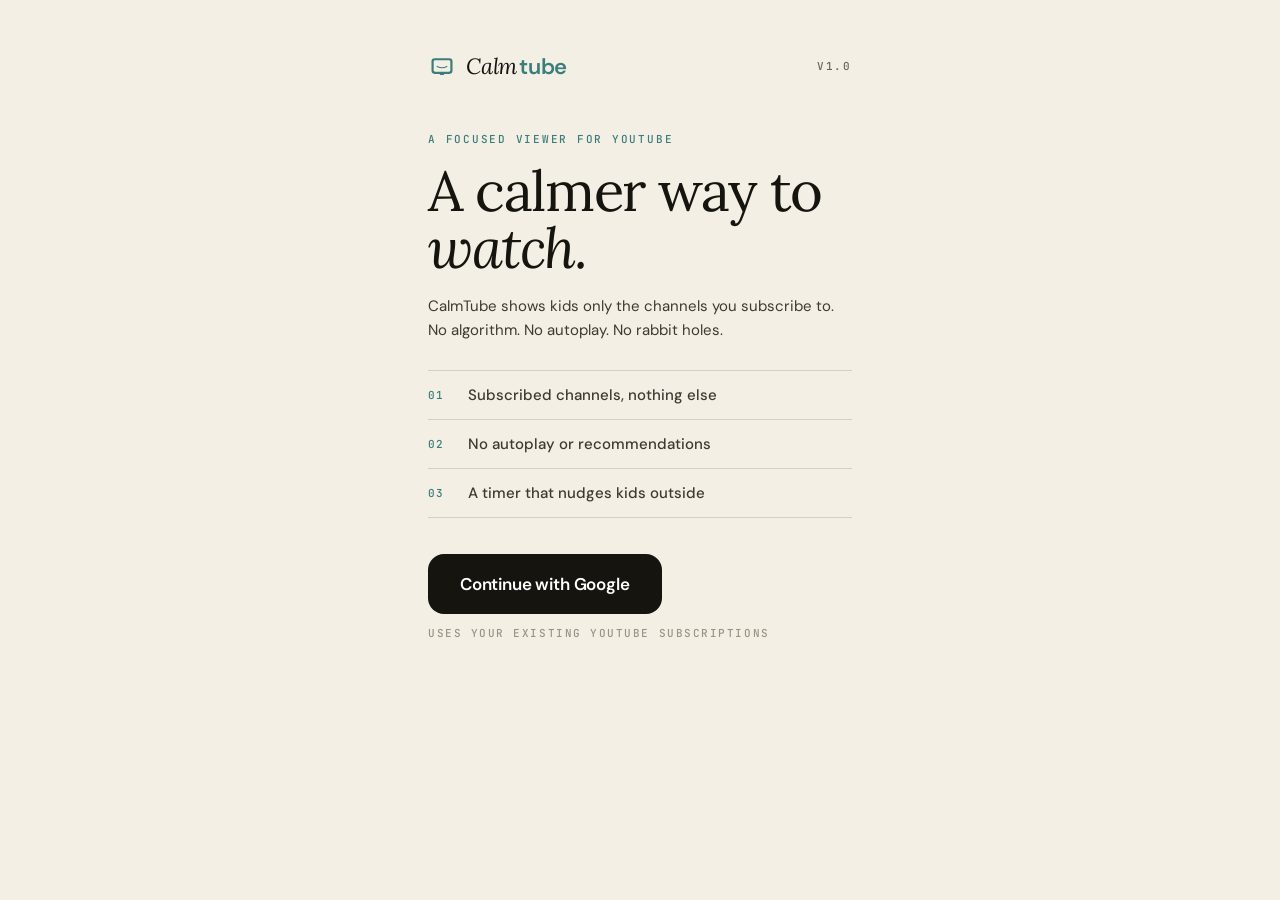
==== index.html @ b55f1b15 "Add Settings label to gear and How it works link in header - Settings button is now a labeled pill (" ====
<!DOCTYPE html>
<html lang="en">
<head>
  <meta charset="UTF-8">
  <meta name="viewport" content="width=device-width, initial-scale=1.0">
  <meta name="apple-mobile-web-app-capable" content="yes">
  <meta name="apple-mobile-web-app-status-bar-style" content="black-translucent">
  <meta name="apple-mobile-web-app-title" content="CalmTube">
  <title>CalmTube</title>
  <link rel="preconnect" href="https://fonts.googleapis.com">
  <link href="https://fonts.googleapis.com/css2?family=DM+Sans:ital,wght@0,400;0,500;0,600;0,700;1,400&family=Lora:ital,wght@0,400;0,500;1,400;1,500&family=JetBrains+Mono:wght@400;500&display=swap" rel="stylesheet">
  <link rel="stylesheet" href="styles.css">
  <link rel="icon" href="/favicon.svg" type="image/svg+xml">
  <link rel="apple-touch-icon" href="/apple-touch-icon.png">
  <link rel="manifest" href="/manifest.json">
  <script src="https://www.gstatic.com/firebasejs/10.12.0/firebase-app-compat.js"></script>
  <script src="https://www.gstatic.com/firebasejs/10.12.0/firebase-firestore-compat.js"></script>
  <script src="config.js" defer></script>
  <script src="app.js" defer></script>
</head>
<body>
  <header id="app-header">
    <button id="header-logo-btn" class="header-logo header-logo-btn" type="button" aria-label="Go to channels">
      <svg width="28" height="28" viewBox="0 0 64 64" xmlns="http://www.w3.org/2000/svg" role="img" aria-label="CalmTube" aria-hidden="true">
        <rect x="8" y="14" width="48" height="36" rx="7" fill="var(--ct-green, #3A7D7B)"/>
        <rect x="13" y="19" width="38" height="26" rx="3.2" fill="var(--ct-bg, #F4EFE4)"/>
        <path d="M21 33 Q 32 39, 43 33" stroke="var(--ct-green, #3A7D7B)" stroke-width="2.6" stroke-linecap="round" fill="none"/>
        <rect x="27" y="50" width="10" height="2.4" rx="1.2" fill="var(--ct-green, #3A7D7B)"/>
      </svg>
      <div class="wordmark">
        <span class="wordmark-calm">Calm</span><span class="wordmark-tube">tube</span>
      </div>
    </button>
    <div class="header-right">
      <button id="how-it-works-btn" type="button" class="header-link">How it works</button>
      <button id="settings-btn" class="header-pill hidden" title="Settings">
        <svg width="16" height="16" viewBox="0 0 24 24" fill="none" stroke="currentColor" stroke-width="1.7" stroke-linecap="round" stroke-linejoin="round" aria-hidden="true">
          <circle cx="12" cy="12" r="3"/>
          <path d="M19.4 15a1.65 1.65 0 0 0 .33 1.82l.06.06a2 2 0 0 1-2.83 2.83l-.06-.06a1.65 1.65 0 0 0-1.82-.33 1.65 1.65 0 0 0-1 1.51V21a2 2 0 0 1-4 0v-.09A1.65 1.65 0 0 0 9 19.4a1.65 1.65 0 0 0-1.82.33l-.06.06a2 2 0 0 1-2.83-2.83l.06-.06A1.65 1.65 0 0 0 4.68 15a1.65 1.65 0 0 0-1.51-1H3a2 2 0 0 1 0-4h.09A1.65 1.65 0 0 0 4.6 9a1.65 1.65 0 0 0-.33-1.82l-.06-.06a2 2 0 0 1 2.83-2.83l.06.06A1.65 1.65 0 0 0 9 4.68a1.65 1.65 0 0 0 1-1.51V3a2 2 0 0 1 4 0v.09a1.65 1.65 0 0 0 1 1.51 1.65 1.65 0 0 0 1.82-.33l.06-.06a2 2 0 0 1 2.83 2.83l-.06.06A1.65 1.65 0 0 0 19.4 9a1.65 1.65 0 0 0 1.51 1H21a2 2 0 0 1 0 4h-.09a1.65 1.65 0 0 0-1.51 1z"/>
        </svg>
        <span>Settings</span>
      </button>
      <div id="global-timer" class="global-timer hidden">
        <svg width="14" height="14" viewBox="0 0 14 14" fill="none" aria-hidden="true">
          <circle cx="7" cy="7.5" r="5.2" stroke="currentColor" stroke-width="1.4"/>
          <path d="M7 4.5V7.5L9 9" stroke="currentColor" stroke-width="1.4" stroke-linecap="round"/>
          <rect x="5.5" y="1.2" width="3" height="1.6" rx="0.6" fill="currentColor"/>
        </svg>
        <span id="global-timer-display">30 min left</span>
        <button id="parent-reset-btn" class="parent-reset-btn" title="Parent reset">
          <svg width="11" height="13" viewBox="0 0 11 13" fill="none" aria-hidden="true">
            <rect x="1" y="5.5" width="9" height="7" rx="1.4" stroke="currentColor" stroke-width="1.3"/>
            <path d="M3 5.5V3.5a2.5 2.5 0 015 0v2" stroke="currentColor" stroke-width="1.3"/>
          </svg>
        </button>
      </div>
    </div>
  </header>

  <!-- Parent reset modal -->
  <div id="parent-reset-modal" class="modal-overlay hidden">
    <div class="modal-card">
      <h3>Parent Reset</h3>
      <div class="pin-wrap">
        <div class="pin-display" id="pin-display">
          <div class="pin-box" id="pin-0"></div>
          <div class="pin-box" id="pin-1"></div>
          <div class="pin-box" id="pin-2"></div>
          <div class="pin-box" id="pin-3"></div>
        </div>
        <input id="parent-reset-input" type="tel" inputmode="numeric" maxlength="4"
          class="pin-hidden-input" autocomplete="off" pattern="[0-9]*">
      </div>
      <p id="parent-reset-error" class="modal-error hidden">Wrong code. Try again.</p>
      <p class="preset-label">Set timer to</p>
      <div class="time-presets">
        <button class="preset-btn" data-minutes="5">5 min</button>
        <button class="preset-btn" data-minutes="10">10 min</button>
        <button class="preset-btn" data-minutes="15">15 min</button>
        <button class="preset-btn" data-minutes="20">20 min</button>
        <button class="preset-btn active" data-minutes="30">30 min</button>
        <button class="preset-btn" data-minutes="45">45 min</button>
      </div>
      <div class="modal-buttons">
        <button id="parent-reset-cancel" class="modal-btn-secondary">Cancel</button>
        <button id="parent-reset-confirm" class="modal-btn-primary">OK</button>
      </div>
    </div>
  </div>

  <main>
    <section id="login-screen" class="screen">
      <div class="hero">
        <div class="hero-top-bar">
          <div class="header-logo">
            <svg width="28" height="28" viewBox="0 0 64 64" xmlns="http://www.w3.org/2000/svg" aria-hidden="true">
              <rect x="8" y="14" width="48" height="36" rx="7" fill="var(--ct-green, #3A7D7B)"/>
              <rect x="13" y="19" width="38" height="26" rx="3.2" fill="var(--ct-bg, #F4EFE4)"/>
              <path d="M21 33 Q 32 39, 43 33" stroke="var(--ct-green, #3A7D7B)" stroke-width="2.6" stroke-linecap="round" fill="none"/>
              <rect x="27" y="50" width="10" height="2.4" rx="1.2" fill="var(--ct-green, #3A7D7B)"/>
            </svg>
            <div class="wordmark">
              <span class="wordmark-calm">Calm</span><span class="wordmark-tube">tube</span>
            </div>
          </div>
          <button id="hero-back-btn" type="button" class="header-link hidden">← Back to channels</button>
          <span id="hero-version" class="mono-label">V1.0</span>
        </div>
        <p class="hero-overline">A focused viewer for YouTube</p>
        <h1 class="hero-headline">A calmer way to <em>watch.</em></h1>
        <p class="hero-sub">CalmTube shows kids only the channels you subscribe to. No algorithm. No autoplay. No rabbit holes.</p>
        <ol class="hero-features">
          <li><span class="feature-num">01</span><span>Subscribed channels, nothing else</span></li>
          <li><span class="feature-num">02</span><span>No autoplay or recommendations</span></li>
          <li><span class="feature-num">03</span><span>A timer that nudges kids outside</span></li>
        </ol>
        <div class="hero-cta">
          <button id="login-button" class="cta-primary">Continue with Google</button>
          <p class="cta-note">Uses your existing YouTube subscriptions</p>
        </div>
      </div>
    </section>

    <section id="loading-screen" class="screen hidden">
      <div class="loading-wrap">
        <svg width="96" height="96" viewBox="0 0 64 64" xmlns="http://www.w3.org/2000/svg" aria-hidden="true" class="loading-mark">
          <rect x="8" y="14" width="48" height="36" rx="7" fill="var(--ct-green, #3A7D7B)"/>
          <rect x="13" y="19" width="38" height="26" rx="3.2" fill="var(--ct-bg, #F4EFE4)"/>
          <path d="M21 33 Q 32 39, 43 33" stroke="var(--ct-green, #3A7D7B)" stroke-width="2.6" stroke-linecap="round" fill="none"/>
          <rect x="27" y="50" width="10" height="2.4" rx="1.2" fill="var(--ct-green, #3A7D7B)"/>
        </svg>
        <p class="loading">Loading your channels…</p>
      </div>
    </section>

    <section id="channels-screen" class="screen hidden">
      <div id="channels-grid" class="channels-grid"></div>
    </section>

    <section id="channel-detail-screen" class="screen hidden">
      <div class="detail-header">
        <div class="detail-header-top">
          <button id="back-to-channels" class="back-button">← Channels</button>
          <div class="sort-toggle">
            <button id="sort-new" class="sort-btn active">New</button>
            <button id="sort-popular" class="sort-btn">Popular</button>
          </div>
        </div>
        <div class="detail-channel-identity">
          <img id="channel-detail-avatar" class="channel-detail-avatar" src="" alt="">
          <h2 id="channel-detail-title"></h2>
        </div>
      </div>
      <div id="channel-detail-body" class="channel-detail-body">
        <div id="videos-grid" class="videos-grid"></div>
        <div id="load-more-container" class="load-more-container hidden">
          <button id="load-more-button" class="load-more-button">Load more</button>
        </div>
      </div>
    </section>

    <section id="player-screen" class="screen hidden">
      <div class="player-header">
        <button id="back-to-channel" class="back-button light">← Back</button>
        <div id="timer-display" class="timer-display">
          <span id="player-timer-display">30:00</span>
          <button id="player-reset-btn" class="parent-reset-btn" title="Parent reset">🔒</button>
        </div>
      </div>
      <div class="player-wrapper">
        <iframe id="youtube-player" src="" frameborder="0"
          allow="autoplay; encrypted-media; picture-in-picture"
          allowfullscreen>
        </iframe>
      </div>
    </section>

    <section id="timesup-screen" class="screen hidden">
      <div class="timesup-content">
        <h1 class="timesup-heading">Time to go outside!</h1>
        <div class="timesup-illustration" id="timesup-illustration">
          <svg viewBox="0 0 560 340" xmlns="http://www.w3.org/2000/svg" aria-hidden="true">
            <!-- Parchment background -->
            <rect width="560" height="340" fill="#EDE8CF"/>
            <!-- Double border -->
            <rect x="10" y="10" width="540" height="320" rx="5" fill="none" stroke="#1C2966" stroke-width="2.5"/>
            <rect x="16" y="16" width="528" height="308" rx="3" fill="none" stroke="#1C2966" stroke-width="0.8"/>
            <g stroke="#1C2966" stroke-linecap="round" stroke-linejoin="round">
              <!-- === HOUSE === -->
              <rect x="178" y="180" width="224" height="106" fill="#ECE6CC" stroke-width="2"/>
              <!-- Wall siding lines -->
              <line x1="178" y1="196" x2="402" y2="196" stroke-width="0.6" opacity="0.35"/><line x1="178" y1="212" x2="402" y2="212" stroke-width="0.6" opacity="0.35"/><line x1="178" y1="228" x2="402" y2="228" stroke-width="0.6" opacity="0.35"/><line x1="178" y1="244" x2="402" y2="244" stroke-width="0.6" opacity="0.35"/><line x1="178" y1="260" x2="402" y2="260" stroke-width="0.6" opacity="0.35"/><line x1="178" y1="276" x2="402" y2="276" stroke-width="0.6" opacity="0.35"/>
              <!-- Wall right-side shade -->
              <line x1="380" y1="184" x2="380" y2="286" stroke-width="0.8" opacity="0.28"/><line x1="388" y1="186" x2="388" y2="286" stroke-width="0.5" opacity="0.18"/><line x1="396" y1="188" x2="396" y2="286" stroke-width="0.4" opacity="0.12"/>
              <!-- Main roof -->
              <polygon points="166,182 290,120 414,182" fill="#E8DFB8" stroke-width="2.2"/>
              <!-- Roof cross-hatch left -->
              <line x1="182" y1="180" x2="210" y2="144" stroke-width="0.9" opacity="0.45"/><line x1="197" y1="181" x2="230" y2="137" stroke-width="0.9" opacity="0.45"/><line x1="212" y1="181" x2="250" y2="131" stroke-width="0.9" opacity="0.45"/><line x1="227" y1="181" x2="268" y2="124" stroke-width="0.9" opacity="0.45"/><line x1="242" y1="181" x2="282" y2="122" stroke-width="0.9" opacity="0.45"/><line x1="257" y1="181" x2="290" y2="123" stroke-width="0.9" opacity="0.45"/><line x1="270" y1="181" x2="290" y2="143" stroke-width="0.9" opacity="0.45"/><line x1="282" y1="181" x2="290" y2="161" stroke-width="0.9" opacity="0.45"/>
              <!-- Roof cross-hatch right -->
              <line x1="298" y1="181" x2="290" y2="161" stroke-width="0.9" opacity="0.38"/><line x1="313" y1="181" x2="290" y2="141" stroke-width="0.9" opacity="0.38"/><line x1="330" y1="181" x2="302" y2="123" stroke-width="0.9" opacity="0.38"/><line x1="346" y1="181" x2="317" y2="126" stroke-width="0.9" opacity="0.38"/><line x1="362" y1="181" x2="334" y2="131" stroke-width="0.9" opacity="0.38"/><line x1="378" y1="181" x2="352" y2="138" stroke-width="0.9" opacity="0.38"/><line x1="392" y1="181" x2="368" y2="146" stroke-width="0.9" opacity="0.38"/><line x1="404" y1="180" x2="383" y2="156" stroke-width="0.9" opacity="0.38"/>
              <!-- Chimney -->
              <rect x="278" y="112" width="14" height="30" fill="#E8DFB8" stroke-width="1.8"/><rect x="274" y="109" width="22" height="6" fill="#EDE8CF" stroke-width="1.5"/>
              <!-- Smoke -->
              <path d="M284,108 Q281,100 285,92 Q289,84 284,76" fill="none" stroke-width="1.3" opacity="0.4"/><path d="M289,107 Q293,99 289,91 Q285,83 290,75" fill="none" stroke-width="1" opacity="0.28"/>
              <!-- Left dormer -->
              <polygon points="215,178 232,155 249,178" fill="#E8DFB8" stroke-width="1.6"/><rect x="221" y="161" width="22" height="17" fill="#D4CEB0" stroke-width="1.4"/><line x1="232" y1="161" x2="232" y2="178" stroke-width="1"/><line x1="221" y1="170" x2="243" y2="170" stroke-width="1"/>
              <!-- Right dormer -->
              <polygon points="331,178 348,155 365,178" fill="#E8DFB8" stroke-width="1.6"/><rect x="337" y="161" width="22" height="17" fill="#D4CEB0" stroke-width="1.4"/><line x1="348" y1="161" x2="348" y2="178" stroke-width="1"/><line x1="337" y1="170" x2="359" y2="170" stroke-width="1"/>
              <!-- Left window -->
              <rect x="193" y="196" width="46" height="42" fill="#D4CEB0" stroke-width="1.9"/><line x1="216" y1="196" x2="216" y2="238" stroke-width="1.3"/><line x1="193" y1="217" x2="239" y2="217" stroke-width="1.3"/><rect x="190" y="237" width="52" height="5" fill="#EDE8CF" stroke-width="1.3"/><line x1="196" y1="200" x2="202" y2="207" stroke-width="1" opacity="0.5"/>
              <!-- Right window -->
              <rect x="341" y="196" width="46" height="42" fill="#D4CEB0" stroke-width="1.9"/><line x1="364" y1="196" x2="364" y2="238" stroke-width="1.3"/><line x1="341" y1="217" x2="387" y2="217" stroke-width="1.3"/><rect x="338" y="237" width="52" height="5" fill="#EDE8CF" stroke-width="1.3"/><line x1="344" y1="200" x2="350" y2="207" stroke-width="1" opacity="0.5"/>
              <!-- Door -->
              <path d="M271,286 L271,238 Q271,230 280,230 L312,230 Q320,230 320,238 L320,286 Z" fill="#D4CEB0" stroke-width="1.9"/><path d="M271,238 Q296,222 320,238" fill="none" stroke-width="1.5"/><rect x="275" y="240" width="16" height="18" fill="none" stroke-width="0.9" opacity="0.55"/><rect x="301" y="240" width="16" height="18" fill="none" stroke-width="0.9" opacity="0.55"/><rect x="275" y="262" width="16" height="18" fill="none" stroke-width="0.9" opacity="0.55"/><rect x="301" y="262" width="16" height="18" fill="none" stroke-width="0.9" opacity="0.55"/><circle cx="316" cy="262" r="2.5" fill="#1C2966"/><rect x="266" y="284" width="60" height="5" fill="#EDE8CF" stroke-width="1.5"/>
              <!-- === LEFT TREE === -->
              <path d="M68,198 Q65,218 63,242 Q61,262 63,290" stroke-width="5.5" fill="none"/><path d="M66,205 Q71,215 72,228 Q73,245 69,265" stroke-width="2" fill="none" opacity="0.35"/>
              <!-- Branch left -->
              <path d="M65,225 Q54,218 46,224 Q40,230 36,238" stroke-width="3" fill="none"/>
              <!-- Canopy main -->
              <path d="M22,158 Q20,136 38,122 Q55,108 74,115 Q92,108 108,122 Q120,115 118,136 Q126,152 114,166 Q104,178 88,182 Q74,186 58,182 Q40,185 28,172 Q16,162 22,158 Z" fill="#E5DEB8" stroke-width="2.1"/>
              <!-- Canopy inner lines -->
              <path d="M30,152 Q46,143 60,149 Q74,142 86,150" fill="none" stroke-width="1.2" opacity="0.5"/><path d="M26,165 Q42,155 58,160 Q72,153 84,162" fill="none" stroke-width="1.2" opacity="0.5"/><path d="M32,142 Q48,134 64,140" fill="none" stroke-width="1.1" opacity="0.42"/><path d="M40,132 Q56,125 70,131 Q82,125 92,132" fill="none" stroke-width="1.1" opacity="0.42"/>
              <!-- Sub-canopy blobs -->
              <path d="M18,166 Q20,148 36,144 Q26,155 26,172 Q22,174 18,166 Z" fill="#E5DEB8" stroke-width="1.5"/><path d="M100,164 Q110,150 118,160 Q122,172 110,178 Q100,174 100,164 Z" fill="#E5DEB8" stroke-width="1.5"/><path d="M58,110 Q68,98 82,108 Q94,118 88,132 Q76,118 62,118 Q54,117 58,110 Z" fill="#E5DEB8" stroke-width="1.5"/><path d="M24,148 Q28,134 40,132 Q32,142 30,158 Q26,155 24,148 Z" fill="#E5DEB8" stroke-width="1.4"/>
              <!-- === RIGHT HEDGE === -->
              <path d="M428,216 Q438,196 452,204 Q456,186 472,196 Q478,180 494,192 Q500,176 516,188 Q526,178 540,188 L540,244 Q526,236 514,244 Q500,232 488,240 Q474,228 460,238 Q446,228 428,238 Z" fill="#E5DEB8" stroke-width="2"/>
              <path d="M428,216 Q436,202 446,210" fill="none" stroke-width="1.5" opacity="0.6"/><path d="M452,204 Q460,190 470,198" fill="none" stroke-width="1.5" opacity="0.6"/><path d="M478,182 Q486,172 494,180" fill="none" stroke-width="1.5" opacity="0.6"/><path d="M500,178 Q508,170 516,178" fill="none" stroke-width="1.5" opacity="0.6"/><path d="M522,180 Q530,172 538,180" fill="none" stroke-width="1.5" opacity="0.6"/>
              <path d="M434,224 Q450,214 464,222" fill="none" stroke-width="1" opacity="0.5"/><path d="M440,234 Q458,224 474,232" fill="none" stroke-width="1" opacity="0.5"/><path d="M468,210 Q484,200 498,208" fill="none" stroke-width="1" opacity="0.5"/><path d="M474,226 Q492,216 508,224" fill="none" stroke-width="1" opacity="0.5"/><path d="M504,200 Q520,192 534,200" fill="none" stroke-width="1" opacity="0.5"/><path d="M506,216 Q524,208 538,216" fill="none" stroke-width="1" opacity="0.5"/>
              <!-- Tall accent plant in hedge -->
              <line x1="466" y1="238" x2="466" y2="182" stroke-width="2" fill="none"/><ellipse cx="466" cy="180" rx="7" ry="9" fill="#E5DEB8" stroke-width="1.5"/><ellipse cx="460" cy="193" rx="5" ry="7" fill="#E5DEB8" stroke-width="1.4"/><ellipse cx="472" cy="196" rx="5" ry="6" fill="#E5DEB8" stroke-width="1.4"/>
              <!-- === TALL GARDEN PLANTS (left mid-ground) === -->
              <path d="M136,286 Q134,266 133,248 Q132,232 134,218 Q135,208 137,198" fill="none" stroke-width="2.3"/><ellipse cx="137" cy="196" rx="7" ry="9" fill="#E5DEB8" stroke-width="1.5"/><ellipse cx="132" cy="208" rx="5.5" ry="7" fill="#E5DEB8" stroke-width="1.5"/><ellipse cx="142" cy="214" rx="5" ry="6.5" fill="#E5DEB8" stroke-width="1.5"/><ellipse cx="133" cy="225" rx="4.5" ry="6" fill="#E5DEB8" stroke-width="1.5"/><ellipse cx="141" cy="229" rx="4" ry="5.5" fill="#E5DEB8" stroke-width="1.5"/>
              <path d="M135,240 Q124,235 120,242" fill="none" stroke-width="1.4"/><path d="M138,255 Q149,250 152,257" fill="none" stroke-width="1.4"/><path d="M134,268 Q123,264 119,270" fill="none" stroke-width="1.3" opacity="0.7"/>
              <path d="M157,286 Q155,269 154,254 Q153,240 156,228 Q158,219 160,212" fill="none" stroke-width="2"/><ellipse cx="160" cy="210" rx="6" ry="8" fill="#E5DEB8" stroke-width="1.4"/><ellipse cx="154" cy="220" rx="4.5" ry="6" fill="#E5DEB8" stroke-width="1.4"/><ellipse cx="164" cy="224" rx="4" ry="5.5" fill="#E5DEB8" stroke-width="1.4"/><ellipse cx="155" cy="233" rx="4" ry="5" fill="#E5DEB8" stroke-width="1.4"/>
              <path d="M158,245 Q147,240 143,247" fill="none" stroke-width="1.3"/><path d="M160,261 Q171,256 174,262" fill="none" stroke-width="1.3"/>
              <!-- === FOREGROUND FLOWERS === -->
              <line x1="28" y1="294" x2="28" y2="272" stroke-width="2" fill="none"/><circle cx="28" cy="270" r="5.5" fill="#E8DFB8" stroke-width="1.6"/><path d="M28,265 Q24,268 28,270" fill="none" stroke-width="0.8" opacity="0.7"/><path d="M28,265 Q32,268 28,270" fill="none" stroke-width="0.8" opacity="0.7"/><path d="M23,270 Q26,266 28,270" fill="none" stroke-width="0.8" opacity="0.7"/><path d="M33,270 Q30,266 28,270" fill="none" stroke-width="0.8" opacity="0.7"/>
              <line x1="42" y1="292" x2="42" y2="268" stroke-width="2" fill="none"/><circle cx="42" cy="266" r="6" fill="#E8DFB8" stroke-width="1.6"/><path d="M42,261 Q38,264 42,266" fill="none" stroke-width="0.8" opacity="0.7"/><path d="M42,261 Q46,264 42,266" fill="none" stroke-width="0.8" opacity="0.7"/><path d="M37,266 Q40,262 42,266" fill="none" stroke-width="0.8" opacity="0.7"/><path d="M47,266 Q44,262 42,266" fill="none" stroke-width="0.8" opacity="0.7"/>
              <line x1="56" y1="294" x2="56" y2="271" stroke-width="2" fill="none"/><circle cx="56" cy="269" r="5.5" fill="#E8DFB8" stroke-width="1.6"/>
              <path d="M28,282 Q22,278 20,283" fill="none" stroke-width="1.1"/><path d="M42,280 Q36,276 33,281" fill="none" stroke-width="1.1"/><path d="M42,280 Q48,277 50,282" fill="none" stroke-width="1.1"/><path d="M56,282 Q62,278 64,283" fill="none" stroke-width="1.1"/>
              <!-- === LAWN GROUND LINE === -->
              <path d="M22,285 Q80,279 160,282 Q230,278 310,280 Q390,276 470,279 Q510,278 540,276" fill="none" stroke-width="2.2" opacity="0.7"/>
              <!-- === GRASS STROKES === -->
              <line x1="26" y1="296" x2="22" y2="287" stroke-width="1.4" opacity="0.55"/><line x1="30" y1="297" x2="34" y2="287" stroke-width="1.4" opacity="0.55"/><line x1="44" y1="296" x2="40" y2="287" stroke-width="1.4" opacity="0.55"/><line x1="48" y1="297" x2="52" y2="287" stroke-width="1.4" opacity="0.55"/><line x1="62" y1="296" x2="58" y2="287" stroke-width="1.4" opacity="0.55"/><line x1="66" y1="297" x2="70" y2="287" stroke-width="1.4" opacity="0.55"/><line x1="80" y1="296" x2="76" y2="287" stroke-width="1.4" opacity="0.55"/><line x1="84" y1="297" x2="88" y2="287" stroke-width="1.4" opacity="0.55"/><line x1="98" y1="296" x2="94" y2="287" stroke-width="1.4" opacity="0.55"/><line x1="102" y1="297" x2="106" y2="287" stroke-width="1.4" opacity="0.55"/><line x1="118" y1="295" x2="114" y2="286" stroke-width="1.4" opacity="0.55"/><line x1="122" y1="296" x2="126" y2="286" stroke-width="1.4" opacity="0.55"/><line x1="176" y1="295" x2="172" y2="286" stroke-width="1.4" opacity="0.55"/><line x1="180" y1="296" x2="184" y2="286" stroke-width="1.4" opacity="0.55"/><line x1="390" y1="295" x2="386" y2="286" stroke-width="1.4" opacity="0.55"/><line x1="394" y1="296" x2="398" y2="286" stroke-width="1.4" opacity="0.55"/><line x1="408" y1="295" x2="404" y2="286" stroke-width="1.4" opacity="0.55"/><line x1="412" y1="296" x2="416" y2="286" stroke-width="1.4" opacity="0.55"/>
              <line x1="24" y1="310" x2="20" y2="300" stroke-width="1.6" opacity="0.45"/><line x1="30" y1="311" x2="34" y2="301" stroke-width="1.6" opacity="0.45"/><line x1="50" y1="310" x2="46" y2="300" stroke-width="1.6" opacity="0.45"/><line x1="56" y1="311" x2="60" y2="301" stroke-width="1.6" opacity="0.45"/><line x1="450" y1="308" x2="446" y2="298" stroke-width="1.6" opacity="0.45"/><line x1="456" y1="309" x2="460" y2="299" stroke-width="1.6" opacity="0.45"/><line x1="476" y1="308" x2="472" y2="298" stroke-width="1.6" opacity="0.45"/><line x1="482" y1="309" x2="486" y2="299" stroke-width="1.6" opacity="0.45"/><line x1="500" y1="308" x2="496" y2="298" stroke-width="1.6" opacity="0.45"/><line x1="506" y1="309" x2="510" y2="299" stroke-width="1.6" opacity="0.45"/><line x1="520" y1="307" x2="516" y2="297" stroke-width="1.6" opacity="0.45"/><line x1="526" y1="308" x2="530" y2="298" stroke-width="1.6" opacity="0.45"/><line x1="538" y1="307" x2="534" y2="297" stroke-width="1.6" opacity="0.45"/>
              <!-- === KID 1 (kicking) === -->
              <ellipse cx="242" cy="300" rx="16" ry="4" fill="#1C2966" opacity="0.1" stroke-width="0"/>
              <circle cx="242" cy="253" r="10" fill="#EDE8CF" stroke-width="2.1"/>
              <path d="M233,250 Q237,244 242,242 Q248,244 252,250" fill="#EDE8CF" stroke-width="1.6"/>
              <path d="M242,266 Q241,278 240,282" stroke-width="5" fill="none"/>
              <path d="M241,270 Q232,266 226,261" stroke-width="3.5" fill="none"/>
              <path d="M243,270 Q252,274 257,280" stroke-width="3.5" fill="none"/>
              <path d="M240,282 Q236,288 232,292 Q228,296 224,294" stroke-width="3.5" fill="none"/>
              <path d="M240,282 Q243,288 246,294 Q248,298 250,300" stroke-width="3.5" fill="none"/>
              <ellipse cx="222" cy="294" rx="8" ry="3.5" fill="#EDE8CF" stroke-width="1.9" transform="rotate(-15,222,294)"/>
              <ellipse cx="250" cy="300" rx="7" ry="3" fill="#EDE8CF" stroke-width="1.9"/>
              <!-- === KID 2 (arms raised) === -->
              <ellipse cx="336" cy="302" rx="16" ry="4" fill="#1C2966" opacity="0.1" stroke-width="0"/>
              <circle cx="336" cy="251" r="10" fill="#EDE8CF" stroke-width="2.1"/>
              <path d="M326,249 Q330,243 336,241 Q342,243 346,249" fill="#EDE8CF" stroke-width="1.6"/>
              <path d="M326,254 Q324,260 326,265" fill="none" stroke-width="1.2" opacity="0.5"/><path d="M346,254 Q348,260 346,265" fill="none" stroke-width="1.2" opacity="0.5"/>
              <path d="M336,264 Q335,278 334,282" stroke-width="5" fill="none"/>
              <path d="M335,268 Q324,260 318,252" stroke-width="3.5" fill="none"/>
              <path d="M337,268 Q348,260 354,252" stroke-width="3.5" fill="none"/>
              <path d="M334,282 Q331,290 329,296 Q328,301 330,304" stroke-width="3.5" fill="none"/>
              <path d="M334,282 Q337,290 339,296 Q340,301 338,304" stroke-width="3.5" fill="none"/>
              <ellipse cx="330" cy="304" rx="7" ry="3" fill="#EDE8CF" stroke-width="1.9" transform="rotate(-8,330,304)"/>
              <ellipse cx="338" cy="304" rx="7" ry="3" fill="#EDE8CF" stroke-width="1.9" transform="rotate(8,338,304)"/>
              <!-- === SOCCER BALL === -->
              <circle cx="285" cy="294" r="12" fill="#EDE8CF" stroke-width="2.2"/>
              <path d="M285,282 L289,287 L287,294 L283,294 L281,287 Z" fill="#1C2966" stroke-width="0"/>
              <path d="M285,306 Q289,302 292,297" fill="none" stroke-width="1.2"/><path d="M285,306 Q281,302 278,297" fill="none" stroke-width="1.2"/><path d="M273,290 Q276,286 281,287" fill="none" stroke-width="1.2"/><path d="M297,290 Q294,286 289,287" fill="none" stroke-width="1.2"/>
              <ellipse cx="285" cy="307" rx="13" ry="3.5" fill="#1C2966" opacity="0.12" stroke-width="0"/>
            </g>
          </svg>
        </div>
      </div>
    </section>

    <section id="settings-screen" class="screen hidden">
      <div class="settings-header">
        <button id="settings-back" class="icon-btn">
          <svg width="16" height="16" viewBox="0 0 16 16" fill="none" aria-hidden="true">
            <path d="M10 3L5 8l5 5" stroke="currentColor" stroke-width="1.6" stroke-linecap="round" stroke-linejoin="round"/>
          </svg>
        </button>
        <span class="mono-label">Parent Settings</span>
      </div>
      <div class="settings-body">
        <button class="settings-row" id="settings-edit-channels">
          <div class="settings-row-text">
            <span class="settings-row-label">Channel selection</span>
            <span class="settings-row-meta" id="settings-channel-count">All channels</span>
          </div>
          <svg width="14" height="14" viewBox="0 0 14 14" fill="none" aria-hidden="true">
            <path d="M5 2l5 5-5 5" stroke="currentColor" stroke-width="1.5" stroke-linecap="round" stroke-linejoin="round"/>
          </svg>
        </button>
        <button class="settings-row settings-row-danger" id="settings-logout">
          <span class="settings-row-label">Sign out</span>
        </button>
      </div>
    </section>

    <section id="channel-selector-screen" class="screen hidden">
      <div class="selector-header">
        <div class="selector-header-top">
          <div>
            <p class="hero-overline">Manage channels</p>
            <h2 class="selector-headline">What can <em>your kids</em> watch?</h2>
          </div>
          <button id="selector-close" class="selector-done-btn">Done</button>
        </div>
        <div class="selector-search-wrap" id="selector-search-wrap">
          <div class="selector-search-row">
            <svg width="16" height="16" viewBox="0 0 16 16" fill="none" aria-hidden="true">
              <circle cx="6.5" cy="6.5" r="4.5" stroke="currentColor" stroke-width="1.4"/>
              <path d="M10 10l3.5 3.5" stroke="currentColor" stroke-width="1.4" stroke-linecap="round"/>
            </svg>
            <input id="selector-search" type="search" placeholder="Search for a channel to add…" autocomplete="off">
          </div>
          <div id="selector-search-results" class="selector-search-results hidden"></div>
        </div>
      </div>
      <div class="selector-body">
        <div class="selector-section-label">Your channels</div>
        <div id="selector-list" class="selector-list"></div>
        <div class="selector-section-label">Recommended</div>
        <div id="selector-recommended" class="selector-list">
          <p class="selector-empty">Loading recommendations…</p>
        </div>
      </div>
    </section>

    <section id="error-screen" class="screen hidden">
      <p id="error-message" class="error"></p>
      <button id="retry-button" class="big-button">Try again</button>
    </section>
  </main>
</body>
</html>
---- styles.css ----
/* CalmTube — designed for kids on iPad */

:root {
  --ct-green: #3A7D7B;
  --ct-green-ink:   color-mix(in oklch, var(--ct-green) 78%, #000 22%);
  --ct-green-soft:  color-mix(in oklch, var(--ct-green) 22%, #F4EFE4 78%);
  --ct-green-faint: color-mix(in oklch, var(--ct-green) 10%, #F4EFE4 90%);
  --ct-green-10:    color-mix(in oklch, var(--ct-green) 12%, transparent);
  --ct-green-20:    color-mix(in oklch, var(--ct-green) 22%, transparent);
  --ct-serif: 'Lora', Georgia, serif;
  --ct-sans:  'DM Sans', -apple-system, system-ui, sans-serif;
  --ct-mono:  'JetBrains Mono', ui-monospace, monospace;
  --ct-bg:       #F4EFE4;
  --ct-bg-deep:  #EBE4D2;
  --ct-cream:    #FBF7EC;
  --ct-ink:      #15140F;
  --ct-ink-soft: #3C3A33;
  --ct-ink-muted:#6B665A;
  --ct-ink-faint:#9A9485;
  --ct-hairline: #D6CFBE;
  --ct-shadow:   0 1px 2px rgba(20,18,12,0.04), 0 8px 24px -10px rgba(20,18,12,0.08);
  --ct-shadow-lg:0 2px 4px rgba(20,18,12,0.05), 0 18px 40px -16px rgba(20,18,12,0.14);
}

* {
  box-sizing: border-box;
  margin: 0;
  padding: 0;
}

html, body {
  height: 100%;
  font-family: var(--ct-sans);
  background: var(--ct-bg);
  color: var(--ct-ink);
}

body {
  display: flex;
  flex-direction: column;
  min-height: 100vh;
}

/* ── Wordmark ── */

.wordmark {
  display: flex;
  align-items: baseline;
  gap: 0;
  line-height: 1;
  letter-spacing: -0.01em;
  font-size: 22px;
}

.wordmark-calm {
  font-family: var(--ct-serif);
  font-style: italic;
  font-weight: 400;
  color: var(--ct-ink);
}

.wordmark-tube {
  font-family: var(--ct-sans);
  font-weight: 600;
  color: var(--ct-green);
  margin-left: 2px;
}

/* ── Mono label ── */

.mono-label {
  font-family: var(--ct-mono);
  font-size: 11px;
  font-weight: 500;
  letter-spacing: 0.16em;
  text-transform: uppercase;
  color: var(--ct-ink-muted);
}

/* ── Header logo (mark + wordmark lockup) ── */

.header-logo {
  display: flex;
  align-items: center;
  gap: 10px;
}

.header-logo-btn {
  background: none;
  border: none;
  padding: 0;
  margin: 0;
  font: inherit;
  color: inherit;
  cursor: pointer;
}

.header-logo-btn:active {
  opacity: 0.7;
}

/* ── Header ── */

#app-header {
  display: flex;
  align-items: center;
  justify-content: space-between;
  padding: 0 24px;
  height: 60px;
  background: var(--ct-bg);
  border-bottom: 1px solid var(--ct-hairline);
  flex-shrink: 0;
  position: sticky;
  top: 0;
  z-index: 30;
}

/* Hide app header on login screen — wordmark is inline in the hero */
body:has(#login-screen:not(.hidden)) #app-header {
  display: none;
}

.global-timer {
  display: flex;
  align-items: center;
  gap: 8px;
  height: 44px;
  padding: 0 8px 0 16px;
  border-radius: 999px;
  background: var(--ct-green-10);
  border: 1px solid var(--ct-green-20);
  color: var(--ct-green);
  font-family: var(--ct-sans);
  font-weight: 600;
  font-size: 14px;
  cursor: pointer;
  user-select: none;
}

.global-timer:active {
  background: var(--ct-green-soft);
}

#global-timer-display {
  font-size: 14px;
  font-weight: 600;
  color: inherit;
}

#global-timer-display.timer-warning {
  color: #B45309;
}

.header-pill {
  display: flex;
  align-items: center;
  gap: 8px;
  height: 44px;
  padding: 0 16px;
  border-radius: 999px;
  background: var(--ct-cream);
  border: 1px solid var(--ct-hairline);
  color: var(--ct-ink-soft);
  font-family: var(--ct-sans);
  font-weight: 600;
  font-size: 14px;
  cursor: pointer;
  user-select: none;
}

.header-pill:active {
  background: var(--ct-bg-deep);
}

.header-link {
  background: none;
  border: none;
  padding: 6px 4px;
  font-family: var(--ct-sans);
  font-size: 14px;
  font-weight: 500;
  color: var(--ct-ink-muted);
  cursor: pointer;
  text-decoration: none;
}

.header-link:active {
  color: var(--ct-ink);
}

.parent-reset-btn {
  background: var(--ct-green-20);
  border: none;
  border-radius: 50%;
  width: 28px;
  height: 28px;
  cursor: pointer;
  display: flex;
  align-items: center;
  justify-content: center;
  flex-shrink: 0;
  color: var(--ct-green);
}

.parent-reset-btn:active {
  background: var(--ct-green-soft);
}

/* ── Screens ── */

main {
  flex: 1;
  display: flex;
  flex-direction: column;
  overflow: hidden;
}

.screen {
  flex: 1;
  display: flex;
  flex-direction: column;
  align-items: center;
  justify-content: flex-start;
  overflow-y: auto;
  -webkit-overflow-scrolling: touch;
}

.hidden {
  display: none !important;
}

/* ── Login / Hero ── */

#login-screen {
  background: var(--ct-bg);
  justify-content: flex-start;
  overflow-y: auto;
}

.hero {
  width: 100%;
  max-width: 480px;
  padding: 52px 28px 52px;
  display: flex;
  flex-direction: column;
}

.hero-top-bar {
  display: flex;
  align-items: center;
  justify-content: space-between;
  margin-bottom: 52px;
}

.hero-overline {
  font-family: var(--ct-mono);
  font-size: 11px;
  font-weight: 500;
  letter-spacing: 0.16em;
  text-transform: uppercase;
  color: var(--ct-green);
  margin-bottom: 16px;
}

.hero-headline {
  font-family: var(--ct-serif);
  font-size: 56px;
  font-weight: 400;
  line-height: 1.02;
  letter-spacing: -0.025em;
  color: var(--ct-ink);
  margin-bottom: 18px;
}

.hero-headline em {
  font-style: italic;
}

.hero-sub {
  font-size: 15px;
  line-height: 1.6;
  color: var(--ct-ink-soft);
  margin-bottom: 28px;
}

.hero-features {
  list-style: none;
  display: flex;
  flex-direction: column;
  border-top: 1px solid var(--ct-hairline);
  margin-bottom: 36px;
}

.hero-features li {
  display: flex;
  align-items: center;
  gap: 16px;
  padding: 14px 0;
  border-bottom: 1px solid var(--ct-hairline);
  font-size: 15px;
  font-weight: 500;
  color: var(--ct-ink-soft);
}

.feature-num {
  font-family: var(--ct-mono);
  font-size: 11px;
  font-weight: 500;
  letter-spacing: 0.1em;
  color: var(--ct-green);
  flex-shrink: 0;
  width: 24px;
}

.hero-cta {
  display: flex;
  flex-direction: column;
  align-items: flex-start;
  gap: 12px;
}

.cta-primary {
  height: 60px;
  padding: 0 32px;
  background: var(--ct-ink);
  color: #fff;
  border: none;
  border-radius: 16px;
  font-family: var(--ct-sans);
  font-size: 17px;
  font-weight: 600;
  letter-spacing: -0.01em;
  cursor: pointer;
  transition: opacity 0.15s;
}

.cta-primary:active {
  opacity: 0.85;
}

.cta-note {
  font-family: var(--ct-mono);
  font-size: 11px;
  font-weight: 500;
  letter-spacing: 0.14em;
  text-transform: uppercase;
  color: var(--ct-ink-faint);
}

/* ── Header right group ── */

.header-right {
  display: flex;
  align-items: center;
  gap: 10px;
}

.icon-btn {
  width: 36px;
  height: 36px;
  border-radius: 50%;
  border: 1px solid var(--ct-hairline);
  background: var(--ct-cream);
  color: var(--ct-ink-muted);
  cursor: pointer;
  display: flex;
  align-items: center;
  justify-content: center;
  flex-shrink: 0;
  transition: background 0.12s;
}

.icon-btn:active {
  background: var(--ct-bg-deep);
}

/* ── Settings screen ── */

#settings-screen {
  align-items: stretch;
  overflow-y: auto;
}

.settings-header {
  display: flex;
  align-items: center;
  gap: 14px;
  padding: 20px 20px 16px;
  border-bottom: 1px solid var(--ct-hairline);
  flex-shrink: 0;
}

.settings-body {
  padding: 24px 20px;
  display: flex;
  flex-direction: column;
  gap: 0;
}

.settings-row {
  display: flex;
  align-items: center;
  justify-content: space-between;
  width: 100%;
  padding: 18px 0;
  border: none;
  background: none;
  cursor: pointer;
  border-bottom: 1px solid var(--ct-hairline);
  text-align: left;
  color: var(--ct-ink);
}

.settings-row:active {
  opacity: 0.6;
}

.settings-row-text {
  display: flex;
  flex-direction: column;
  gap: 3px;
}

.settings-row-label {
  font-family: var(--ct-sans);
  font-size: 16px;
  font-weight: 600;
  color: var(--ct-ink);
}

.settings-row-meta {
  font-family: var(--ct-mono);
  font-size: 11px;
  font-weight: 500;
  letter-spacing: 0.12em;
  text-transform: uppercase;
  color: var(--ct-ink-muted);
}

.settings-row-danger .settings-row-label {
  color: #B91C1C;
}

/* ── Channel selector screen ── */

#channel-selector-screen {
  overflow: hidden;
  display: flex;
  flex-direction: column;
  align-items: stretch;
}

.selector-header {
  flex-shrink: 0;
  padding: 24px 20px 0;
  background: var(--ct-bg);
  border-bottom: 1px solid var(--ct-hairline);
}

.selector-header-top {
  display: flex;
  align-items: flex-start;
  justify-content: space-between;
  gap: 12px;
  margin-bottom: 16px;
}

.selector-headline {
  font-family: var(--ct-serif);
  font-size: 26px;
  font-weight: 400;
  line-height: 1.1;
  letter-spacing: -0.02em;
  color: var(--ct-ink);
  margin: 6px 0 0;
}

.selector-headline em {
  font-style: italic;
}

.selector-done-btn {
  flex-shrink: 0;
  background: var(--ct-green);
  color: white;
  border: none;
  border-radius: 10px;
  padding: 8px 18px;
  font-family: var(--ct-sans);
  font-size: 15px;
  font-weight: 600;
  cursor: pointer;
  margin-top: 6px;
}

.selector-done-btn:active {
  opacity: 0.82;
}

/* Search wrap — position:relative so the results dropdown anchors to it */
.selector-search-wrap {
  position: relative;
  margin: 14px 0;
}

.selector-search-row {
  display: flex;
  align-items: center;
  gap: 10px;
  background: var(--ct-cream);
  border: 1px solid var(--ct-hairline);
  border-radius: 12px;
  padding: 0 14px;
  height: 44px;
  color: var(--ct-ink-muted);
}

#selector-search {
  flex: 1;
  border: none;
  background: transparent;
  font-family: var(--ct-sans);
  font-size: 15px;
  color: var(--ct-ink);
  outline: none;
}

#selector-search::placeholder {
  color: var(--ct-ink-faint);
}

.selector-search-results {
  position: absolute;
  top: calc(100% + 4px);
  left: 0;
  right: 0;
  background: white;
  border: 1px solid var(--ct-hairline);
  border-radius: 14px;
  box-shadow: 0 8px 32px rgba(0,0,0,0.12);
  z-index: 50;
  overflow: hidden;
}

.selector-search-status {
  padding: 16px 20px;
  color: var(--ct-ink-muted);
  font-size: 14px;
}

/* Scrollable body — holds both lists */
.selector-body {
  flex: 1;
  overflow-y: auto;
  -webkit-overflow-scrolling: touch;
}

.selector-section-label {
  font-family: var(--ct-mono);
  font-size: 11px;
  font-weight: 500;
  letter-spacing: 0.14em;
  text-transform: uppercase;
  color: var(--ct-ink-muted);
  padding: 16px 20px 8px;
  background: var(--ct-bg);
  border-bottom: 1px solid var(--ct-hairline);
}

.selector-list {
  /* no flex or overflow here — lives inside .selector-body */
}

.selector-row {
  display: flex;
  align-items: center;
  gap: 14px;
  padding: 11px 20px;
  border-bottom: 1px solid var(--ct-hairline);
  transition: background 0.1s;
}

.selector-avatar {
  width: 40px;
  height: 40px;
  border-radius: 50%;
  object-fit: cover;
  flex-shrink: 0;
  border: 1px solid var(--ct-hairline);
  background: var(--ct-bg-deep);
}

.selector-channel-name {
  flex: 1;
  font-size: 15px;
  font-weight: 600;
  color: var(--ct-ink);
  line-height: 1.3;
}

.selector-add-btn {
  flex-shrink: 0;
  width: 32px;
  height: 32px;
  border-radius: 50%;
  border: 1.5px solid var(--ct-green);
  background: transparent;
  color: var(--ct-green);
  font-size: 20px;
  line-height: 1;
  font-weight: 300;
  cursor: pointer;
  display: flex;
  align-items: center;
  justify-content: center;
  transition: background 0.12s, color 0.12s;
}

.selector-add-btn:active {
  background: var(--ct-green);
  color: white;
}

.selector-remove-btn {
  flex-shrink: 0;
  width: 28px;
  height: 28px;
  border-radius: 50%;
  border: none;
  background: var(--ct-bg-deep);
  color: var(--ct-ink-muted);
  font-size: 12px;
  cursor: pointer;
  display: flex;
  align-items: center;
  justify-content: center;
  transition: background 0.12s, color 0.12s;
}

.selector-remove-btn:active {
  background: #FEE2E2;
  color: #DC2626;
}

.selector-added-badge {
  flex-shrink: 0;
  font-size: 12px;
  font-weight: 600;
  color: var(--ct-green);
  background: var(--ct-green-faint);
  border-radius: 6px;
  padding: 3px 8px;
}

.selector-empty {
  padding: 16px 20px;
  color: var(--ct-ink-muted);
  font-size: 14px;
}

.selector-error {
  color: #DC2626;
}

/* ── PIN input ── */

.pin-wrap {
  position: relative;
  margin-bottom: 12px;
}

.pin-display {
  display: flex;
  gap: 10px;
  justify-content: center;
}

.pin-box {
  width: 54px;
  height: 56px;
  border: 2px solid #D1FAE5;
  border-radius: 12px;
  display: flex;
  align-items: center;
  justify-content: center;
  background: #F9FFFE;
  transition: border-color 0.12s, background 0.12s;
}

.pin-box.active {
  border-color: #059669;
  background: #ECFDF5;
}

.pin-box.filled::after {
  content: '';
  width: 12px;
  height: 12px;
  border-radius: 50%;
  background: #059669;
}

.pin-hidden-input {
  position: absolute;
  inset: 0;
  opacity: 0;
  cursor: pointer;
  font-size: 16px;
  border: none;
  background: transparent;
}

/* ── Loading ── */

.loading-wrap {
  display: flex;
  flex-direction: column;
  align-items: center;
  gap: 20px;
  margin-top: 80px;
}

.loading-mark {
  animation: loading-pulse 1.6s ease-in-out infinite;
}

@keyframes loading-pulse {
  0%, 100% { opacity: 1; }
  50%       { opacity: 0.45; }
}

.spinner {
  width: 44px;
  height: 44px;
  border: 4px solid #D1FAE5;
  border-top-color: #059669;
  border-radius: 50%;
  animation: spin 0.8s linear infinite;
}

@keyframes spin {
  to { transform: rotate(360deg); }
}

.loading {
  font-size: 18px;
  font-weight: 600;
  color: #6B7280;
}

/* ── Buttons ── */

.big-button {
  background: var(--ct-green);
  color: white;
  border: none;
  padding: 16px 32px;
  font-size: 17px;
  font-weight: 600;
  font-family: var(--ct-sans);
  border-radius: 14px;
  cursor: pointer;
  min-height: 56px;
  min-width: 220px;
  transition: opacity 0.15s;
}

.big-button:active {
  opacity: 0.85;
}

.back-button {
  background: white;
  border: 2px solid #D1FAE5;
  color: #059669;
  padding: 10px 18px;
  font-size: 15px;
  font-weight: 700;
  font-family: inherit;
  border-radius: 12px;
  cursor: pointer;
  white-space: nowrap;
  flex-shrink: 0;
}

.back-button:active {
  background: #ECFDF5;
}

.back-button.light {
  background: rgba(255,255,255,0.12);
  border-color: rgba(255,255,255,0.25);
  color: white;
}

.back-button.light:active {
  background: rgba(255,255,255,0.22);
}

/* ── Error ── */

.error {
  font-size: 18px;
  color: #DC2626;
  margin: 60px 0 24px;
  text-align: center;
  padding: 0 24px;
}

/* ── Channels grid ── */

#channels-screen {
  padding: 24px;
}

.channels-grid {
  display: grid;
  grid-template-columns: repeat(auto-fill, minmax(150px, 1fr));
  gap: 20px;
  width: 100%;
  max-width: 1100px;
  margin: 0 auto;
}

.channel-card {
  background: white;
  border-radius: 20px;
  padding: 20px 14px 16px;
  text-align: center;
  cursor: pointer;
  box-shadow: 0 2px 10px rgba(0,0,0,0.06);
  transition: transform 0.12s, box-shadow 0.12s;
}

.channel-card:active {
  transform: scale(0.96);
  box-shadow: 0 1px 4px rgba(0,0,0,0.08);
}

.channel-thumb {
  width: 80px;
  height: 80px;
  border-radius: 50%;
  background: #D1FAE5;
  object-fit: cover;
  margin: 0 auto 12px;
  display: block;
  border: 3px solid #ECFDF5;
}

.channel-name {
  font-size: 14px;
  font-weight: 700;
  line-height: 1.3;
  color: #1F2937;
  word-break: break-word;
}

/* ── Channel detail ── */

#channel-detail-screen {
  align-items: stretch;
  overflow: hidden;
}

.detail-header {
  display: flex;
  flex-direction: column;
  gap: 0;
  padding: 10px 16px 0;
  background: white;
  border-bottom: 1px solid rgba(0,0,0,0.06);
  box-shadow: 0 1px 8px rgba(0,0,0,0.05);
  flex-shrink: 0;
}

.channel-detail-body {
  flex: 1;
  overflow-y: auto;
  -webkit-overflow-scrolling: touch;
}

.detail-header-top {
  display: flex;
  align-items: center;
  justify-content: space-between;
  gap: 10px;
  padding-bottom: 10px;
}

/* Back button scoped to detail header — lighter and smaller */
.detail-header .back-button {
  background: transparent;
  border: 1.5px solid #E5E7EB;
  color: #6B7280;
  padding: 6px 12px;
  font-size: 13px;
  border-radius: 10px;
}

.detail-header .back-button:active {
  background: #F9FAFB;
}

.detail-channel-identity {
  display: flex;
  align-items: center;
  gap: 12px;
  padding: 8px 0 14px 0;
}

.channel-detail-avatar {
  width: 48px;
  height: 48px;
  border-radius: 50%;
  object-fit: cover;
  flex-shrink: 0;
}

.detail-channel-identity h2 {
  font-size: 21px;
  font-weight: 800;
  color: #111827;
  line-height: 1.2;
  padding: 2px 4px 2px 14px;
  border-left: 3px solid rgba(5, 150, 105, 0.35);
}

.sort-toggle {
  display: flex;
  gap: 6px;
  flex-shrink: 0;
}

.sort-btn {
  background: transparent;
  border: 1.5px solid #E5E7EB;
  color: #9CA3AF;
  padding: 6px 14px;
  font-size: 13px;
  font-weight: 700;
  font-family: inherit;
  border-radius: 10px;
  cursor: pointer;
  transition: all 0.12s;
}

.sort-btn.active {
  background: rgba(5, 150, 105, 0.07);
  border-color: rgba(5, 150, 105, 0.35);
  color: #059669;
}

.videos-grid {
  display: grid;
  grid-template-columns: repeat(auto-fill, minmax(280px, 1fr));
  gap: 18px;
  padding: 20px;
  width: 100%;
}

.video-card {
  background: white;
  border-radius: 16px;
  overflow: hidden;
  cursor: pointer;
  box-shadow: 0 2px 10px rgba(0,0,0,0.06);
  transition: transform 0.12s;
}

.video-card:active {
  transform: scale(0.97);
}

.video-thumb-wrapper {
  position: relative;
  width: 100%;
  aspect-ratio: 16 / 9;
  background: #D1FAE5;
}

.video-thumb {
  width: 100%;
  height: 100%;
  object-fit: cover;
  display: block;
}

.video-duration {
  position: absolute;
  bottom: 8px;
  right: 8px;
  background: rgba(0,0,0,0.78);
  color: white;
  font-size: 12px;
  font-weight: 700;
  padding: 3px 7px;
  border-radius: 6px;
}

.video-info {
  padding: 12px 14px 14px;
}

.video-title {
  font-size: 14px;
  font-weight: 700;
  line-height: 1.4;
  margin-bottom: 5px;
  display: -webkit-box;
  -webkit-line-clamp: 2;
  -webkit-box-orient: vertical;
  overflow: hidden;
  color: #1F2937;
}

.video-meta {
  font-size: 12px;
  color: #9CA3AF;
  font-weight: 600;
}

.load-more-container {
  display: flex;
  justify-content: center;
  padding: 4px 20px 28px;
  flex-shrink: 0;
}

.load-more-button {
  background: #ECFDF5;
  color: #047857;
  border: 2px solid #A7F3D0;
  padding: 14px 40px;
  font-size: 16px;
  font-weight: 700;
  font-family: inherit;
  border-radius: 14px;
  cursor: pointer;
}

.load-more-button:active {
  background: #D1FAE5;
}

/* ── Player ── */

#player-screen {
  position: fixed;
  inset: 0;
  z-index: 50;
  background: #000;
  display: flex;
  flex-direction: column;
  align-items: stretch;
  padding: 0;
}

#player-screen.hidden {
  display: none !important;
}

.player-header {
  display: flex;
  align-items: center;
  justify-content: space-between;
  padding: 12px 16px;
  background: #111;
  flex-shrink: 0;
  gap: 12px;
}

.timer-display {
  display: flex;
  align-items: center;
  gap: 8px;
  background: rgba(255,255,255,0.1);
  border-radius: 20px;
  padding: 5px 10px 5px 14px;
}

#player-timer-display {
  font-size: 16px;
  font-weight: 700;
  color: white;
  letter-spacing: 0;
}

#player-timer-display.timer-warning {
  color: #FCA5A5;
}

.player-wrapper {
  flex: 1;
  display: flex;
  align-items: center;
  justify-content: center;
  background: #000;
  overflow: hidden;
  width: 100%;
}

.player-wrapper iframe {
  width: 100%;
  aspect-ratio: 16 / 9;
  max-height: 100%;
  border: none;
  display: block;
}

/* ── Time's up ── */

#timesup-screen {
  position: fixed;
  inset: 0;
  z-index: 100;
  background: #FFFDE7;
  display: flex;
  flex-direction: column;
  align-items: center;
  justify-content: center;
  padding: 24px;
}

#timesup-screen.hidden {
  display: none !important;
}

.timesup-content {
  display: flex;
  flex-direction: column;
  align-items: center;
  text-align: center;
  max-width: 580px;
  width: 100%;
}

.timesup-heading {
  font-size: 34px;
  font-weight: 800;
  color: #2E7D32;
  margin-bottom: 10px;
}

.timesup-subtext {
  font-size: 18px;
  font-weight: 600;
  color: #555;
  margin-bottom: 24px;
}

.timesup-illustration {
  cursor: pointer;
  width: 100%;
  max-width: 560px;
}

.timesup-illustration svg {
  width: 100%;
  height: auto;
  display: block;
  border-radius: 8px;
}

/* ── Parent reset modal ── */

.modal-overlay {
  position: fixed;
  inset: 0;
  z-index: 200;
  background: rgba(0,0,0,0.5);
  display: flex;
  align-items: center;
  justify-content: center;
  padding: 24px;
}

.modal-overlay.hidden {
  display: none !important;
}

.modal-card {
  background: white;
  border-radius: 20px;
  padding: 32px 28px;
  max-width: 360px;
  width: 100%;
  text-align: center;
  box-shadow: 0 20px 60px rgba(0,0,0,0.2);
}

.modal-card h3 {
  font-size: 22px;
  font-weight: 800;
  margin-bottom: 8px;
  color: #1F2937;
}

.modal-card p {
  color: #6B7280;
  font-size: 15px;
  margin-bottom: 20px;
}

.preset-label {
  font-size: 12px;
  font-weight: 700;
  color: #9CA3AF;
  text-transform: uppercase;
  letter-spacing: 0.5px;
  text-align: left;
  margin-bottom: 8px;
}

.time-presets {
  display: grid;
  grid-template-columns: repeat(3, 1fr);
  gap: 8px;
  margin-bottom: 16px;
}

.preset-btn {
  background: #F3F4F6;
  border: 2px solid transparent;
  color: #6B7280;
  padding: 10px 6px;
  font-size: 14px;
  font-weight: 700;
  font-family: inherit;
  border-radius: 10px;
  cursor: pointer;
  transition: all 0.12s;
}

.preset-btn.active {
  background: #ECFDF5;
  border-color: #059669;
  color: #047857;
}

.preset-btn:active {
  background: #D1FAE5;
}

.code-input {
  width: 100%;
  padding: 14px;
  font-size: 28px;
  font-weight: 800;
  font-family: inherit;
  text-align: center;
  border: 2px solid #D1FAE5;
  border-radius: 12px;
  outline: none;
  letter-spacing: 8px;
  margin-bottom: 12px;
  color: #1F2937;
}

.code-input:focus {
  border-color: #059669;
}

.modal-error {
  color: #DC2626;
  font-size: 14px;
  font-weight: 600;
  margin-bottom: 12px;
}

.modal-buttons {
  display: flex;
  gap: 10px;
  margin-top: 4px;
}

.modal-btn-secondary {
  flex: 1;
  background: #F3F4F6;
  color: #6B7280;
  border: none;
  padding: 14px;
  font-size: 16px;
  font-weight: 700;
  font-family: inherit;
  border-radius: 12px;
  cursor: pointer;
}

.modal-btn-primary {
  flex: 1;
  background: #059669;
  color: white;
  border: none;
  padding: 14px;
  font-size: 16px;
  font-weight: 700;
  font-family: inherit;
  border-radius: 12px;
  cursor: pointer;
  box-shadow: 0 4px 12px rgba(5,150,105,0.3);
}

.modal-btn-primary:active { background: #047857; }
.modal-btn-secondary:active { background: #E5E7EB; }
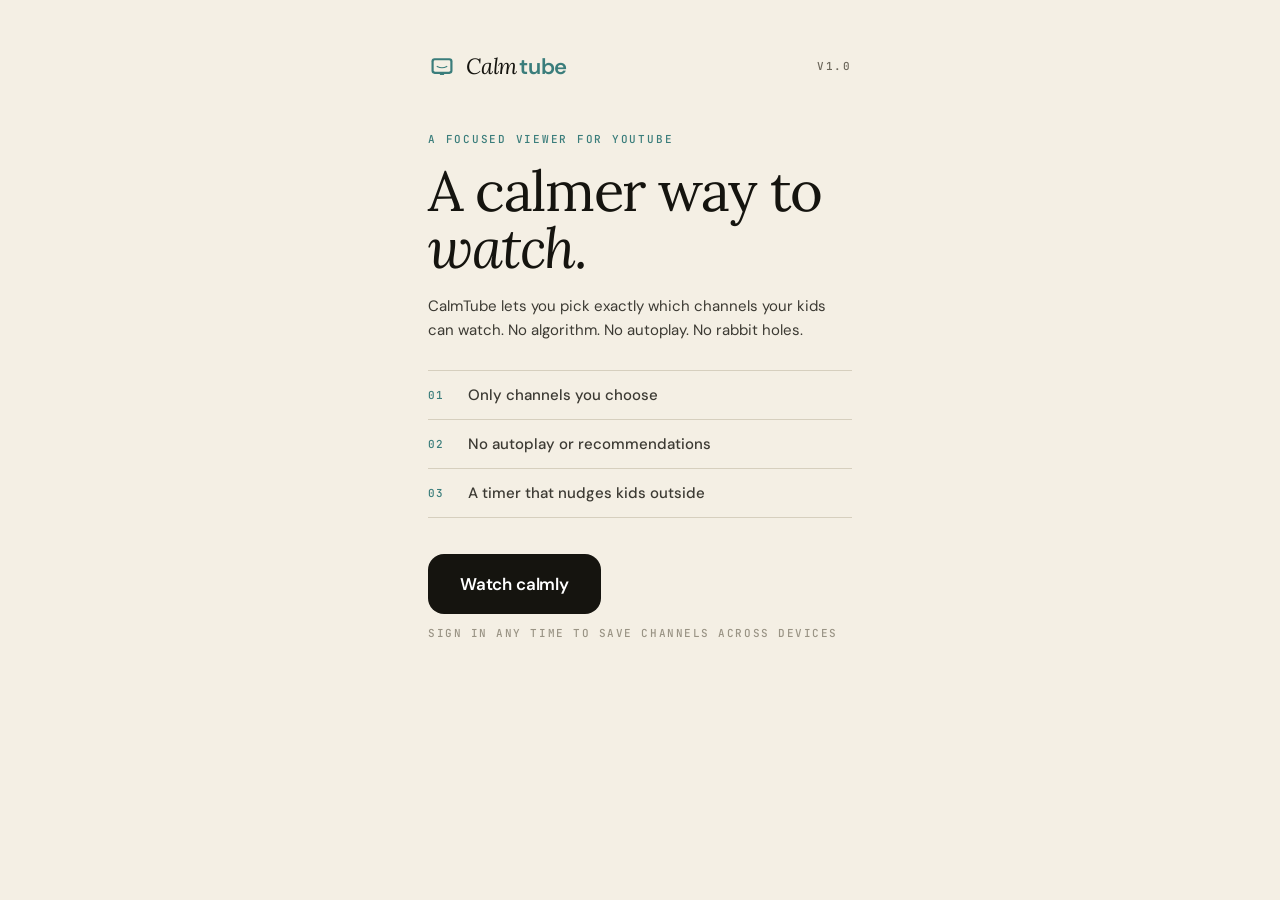
==== commit 3f24dbc2: "Restore browser back nav; add inline edit channels; skip login wall - Bring back pushState/replaceSt" ====
--- a/index.html
+++ b/index.html
@@ -32,7 +32,6 @@
       </div>
     </button>
     <div class="header-right">
-      <button id="how-it-works-btn" type="button" class="header-link">How it works</button>
       <button id="settings-btn" class="header-pill hidden" title="Settings">
         <svg width="16" height="16" viewBox="0 0 24 24" fill="none" stroke="currentColor" stroke-width="1.7" stroke-linecap="round" stroke-linejoin="round" aria-hidden="true">
           <circle cx="12" cy="12" r="3"/>
@@ -46,13 +45,7 @@
           <path d="M7 4.5V7.5L9 9" stroke="currentColor" stroke-width="1.4" stroke-linecap="round"/>
           <rect x="5.5" y="1.2" width="3" height="1.6" rx="0.6" fill="currentColor"/>
         </svg>
-        <span id="global-timer-display">30 min left</span>
-        <button id="parent-reset-btn" class="parent-reset-btn" title="Parent reset">
-          <svg width="11" height="13" viewBox="0 0 11 13" fill="none" aria-hidden="true">
-            <rect x="1" y="5.5" width="9" height="7" rx="1.4" stroke="currentColor" stroke-width="1.3"/>
-            <path d="M3 5.5V3.5a2.5 2.5 0 015 0v2" stroke="currentColor" stroke-width="1.3"/>
-          </svg>
-        </button>
+        <span id="global-timer-display">30 min</span>
       </div>
     </div>
   </header>
@@ -108,15 +101,15 @@
         </div>
         <p class="hero-overline">A focused viewer for YouTube</p>
         <h1 class="hero-headline">A calmer way to <em>watch.</em></h1>
-        <p class="hero-sub">CalmTube shows kids only the channels you subscribe to. No algorithm. No autoplay. No rabbit holes.</p>
+        <p class="hero-sub">CalmTube lets you pick exactly which channels your kids can watch. No algorithm. No autoplay. No rabbit holes.</p>
         <ol class="hero-features">
-          <li><span class="feature-num">01</span><span>Subscribed channels, nothing else</span></li>
+          <li><span class="feature-num">01</span><span>Only channels you choose</span></li>
           <li><span class="feature-num">02</span><span>No autoplay or recommendations</span></li>
           <li><span class="feature-num">03</span><span>A timer that nudges kids outside</span></li>
         </ol>
         <div class="hero-cta">
-          <button id="login-button" class="cta-primary">Continue with Google</button>
-          <p class="cta-note">Uses your existing YouTube subscriptions</p>
+          <button id="login-button" class="cta-primary">Watch calmly</button>
+          <p class="cta-note">Sign in any time to save channels across devices</p>
         </div>
       </div>
     </section>
@@ -135,6 +128,9 @@
 
     <section id="channels-screen" class="screen hidden">
       <div id="channels-grid" class="channels-grid"></div>
+      <div class="channels-actions">
+        <button id="channels-edit-btn" type="button" class="channels-edit-btn">Edit channel list</button>
+      </div>
     </section>
 
     <section id="channel-detail-screen" class="screen hidden">
@@ -163,8 +159,7 @@
       <div class="player-header">
         <button id="back-to-channel" class="back-button light">← Back</button>
         <div id="timer-display" class="timer-display">
-          <span id="player-timer-display">30:00</span>
-          <button id="player-reset-btn" class="parent-reset-btn" title="Parent reset">🔒</button>
+          <span id="player-timer-display">30 min</span>
         </div>
       </div>
       <div class="player-wrapper">
@@ -287,6 +282,12 @@
         <span class="mono-label">Parent Settings</span>
       </div>
       <div class="settings-body">
+        <button class="settings-row" id="settings-how-it-works">
+          <span class="settings-row-label">How it works</span>
+          <svg width="14" height="14" viewBox="0 0 14 14" fill="none" aria-hidden="true">
+            <path d="M5 2l5 5-5 5" stroke="currentColor" stroke-width="1.5" stroke-linecap="round" stroke-linejoin="round"/>
+          </svg>
+        </button>
         <button class="settings-row" id="settings-edit-channels">
           <div class="settings-row-text">
             <span class="settings-row-label">Channel selection</span>
@@ -296,7 +297,16 @@
             <path d="M5 2l5 5-5 5" stroke="currentColor" stroke-width="1.5" stroke-linecap="round" stroke-linejoin="round"/>
           </svg>
         </button>
-        <button class="settings-row settings-row-danger" id="settings-logout">
+        <button class="settings-row hidden" id="settings-signin">
+          <div class="settings-row-text">
+            <span class="settings-row-label">Sign in with Google</span>
+            <span class="settings-row-meta">Save channels across devices</span>
+          </div>
+          <svg width="14" height="14" viewBox="0 0 14 14" fill="none" aria-hidden="true">
+            <path d="M5 2l5 5-5 5" stroke="currentColor" stroke-width="1.5" stroke-linecap="round" stroke-linejoin="round"/>
+          </svg>
+        </button>
+        <button class="settings-row settings-row-danger hidden" id="settings-logout">
           <span class="settings-row-label">Sign out</span>
         </button>
       </div>
--- a/styles.css
+++ b/styles.css
@@ -125,7 +125,7 @@
   align-items: center;
   gap: 8px;
   height: 44px;
-  padding: 0 8px 0 16px;
+  padding: 0 16px;
   border-radius: 999px;
   background: var(--ct-green-10);
   border: 1px solid var(--ct-green-20);
@@ -170,6 +170,17 @@
 
 .header-pill:active {
   background: var(--ct-bg-deep);
+}
+
+@media (max-width: 500px) {
+  .header-pill {
+    padding: 0;
+    width: 44px;
+    justify-content: center;
+  }
+  .header-pill span {
+    display: none;
+  }
 }
 
 .header-link {
@@ -854,6 +865,29 @@
   line-height: 1.3;
   color: #1F2937;
   word-break: break-word;
+}
+
+.channels-actions {
+  display: flex;
+  justify-content: center;
+  padding: 24px 0 40px;
+  width: 100%;
+}
+
+.channels-edit-btn {
+  background: transparent;
+  border: 1.5px solid var(--ct-hairline);
+  color: var(--ct-ink-soft);
+  padding: 12px 22px;
+  font-family: var(--ct-sans);
+  font-size: 14px;
+  font-weight: 600;
+  border-radius: 12px;
+  cursor: pointer;
+}
+
+.channels-edit-btn:active {
+  background: var(--ct-bg-deep);
 }
 
 /* ── Channel detail ── */
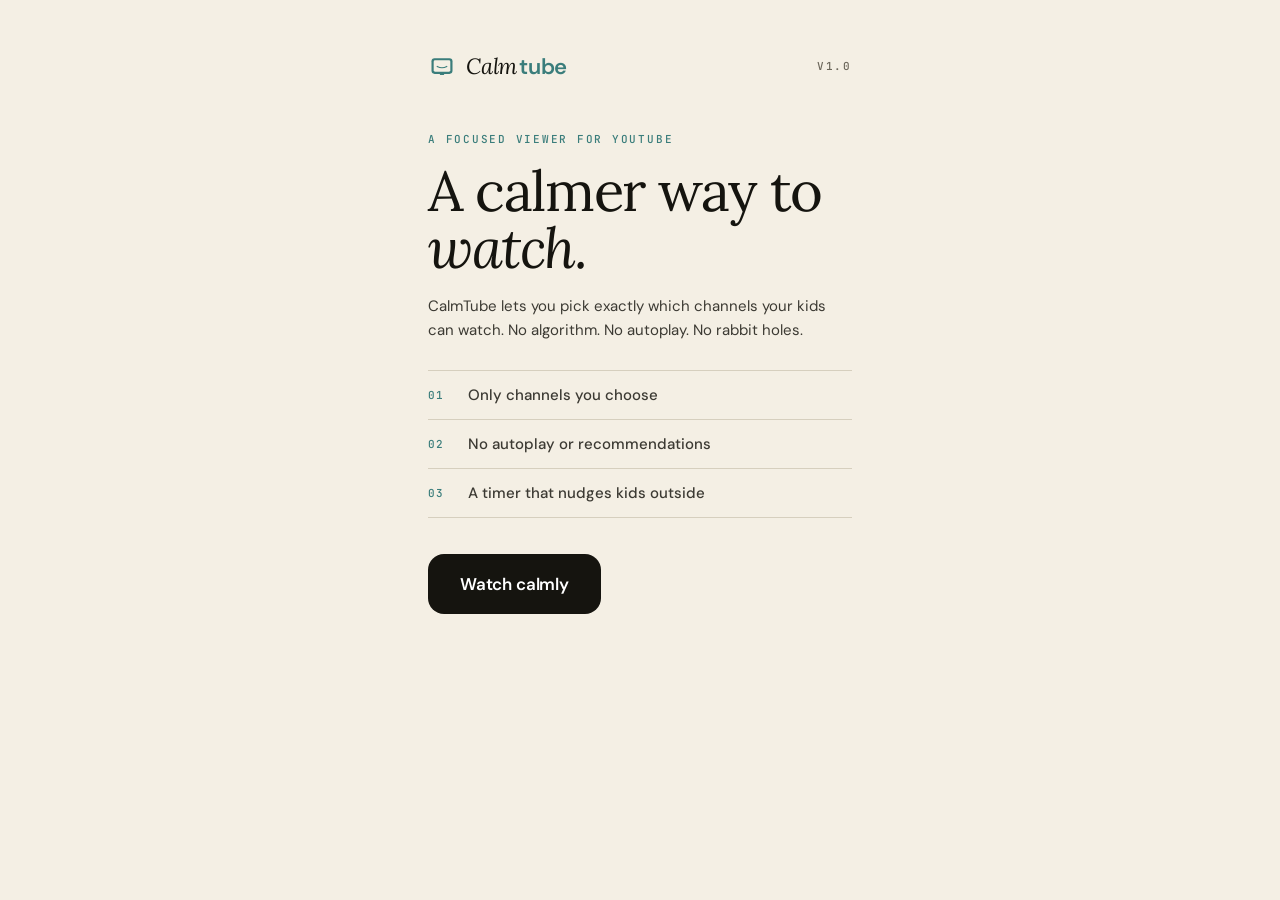
==== commit 22b80078: "Expand seed list to 12; sharper sign-in copy; clean hero CTA - Replace the 4-channel seed list with " ====
--- a/index.html
+++ b/index.html
@@ -50,6 +50,18 @@
     </div>
   </header>
 
+  <!-- Sign in prompt modal -->
+  <div id="signin-prompt-modal" class="modal-overlay hidden">
+    <div class="modal-card">
+      <h3>Sign in to customize</h3>
+      <p>Signing in lets your channel list sync across your devices. CalmTube only reads your name and email to identify your account — no YouTube data, watch history, or activity is shared.</p>
+      <div class="modal-buttons">
+        <button id="signin-cancel" type="button" class="modal-btn-secondary">Maybe later</button>
+        <button id="signin-confirm" type="button" class="modal-btn-primary">Sign in with Google</button>
+      </div>
+    </div>
+  </div>
+
   <!-- Parent reset modal -->
   <div id="parent-reset-modal" class="modal-overlay hidden">
     <div class="modal-card">
@@ -109,7 +121,6 @@
         </ol>
         <div class="hero-cta">
           <button id="login-button" class="cta-primary">Watch calmly</button>
-          <p class="cta-note">Sign in any time to save channels across devices</p>
         </div>
       </div>
     </section>
@@ -335,10 +346,6 @@
       <div class="selector-body">
         <div class="selector-section-label">Your channels</div>
         <div id="selector-list" class="selector-list"></div>
-        <div class="selector-section-label">Recommended</div>
-        <div id="selector-recommended" class="selector-list">
-          <p class="selector-empty">Loading recommendations…</p>
-        </div>
       </div>
     </section>
 
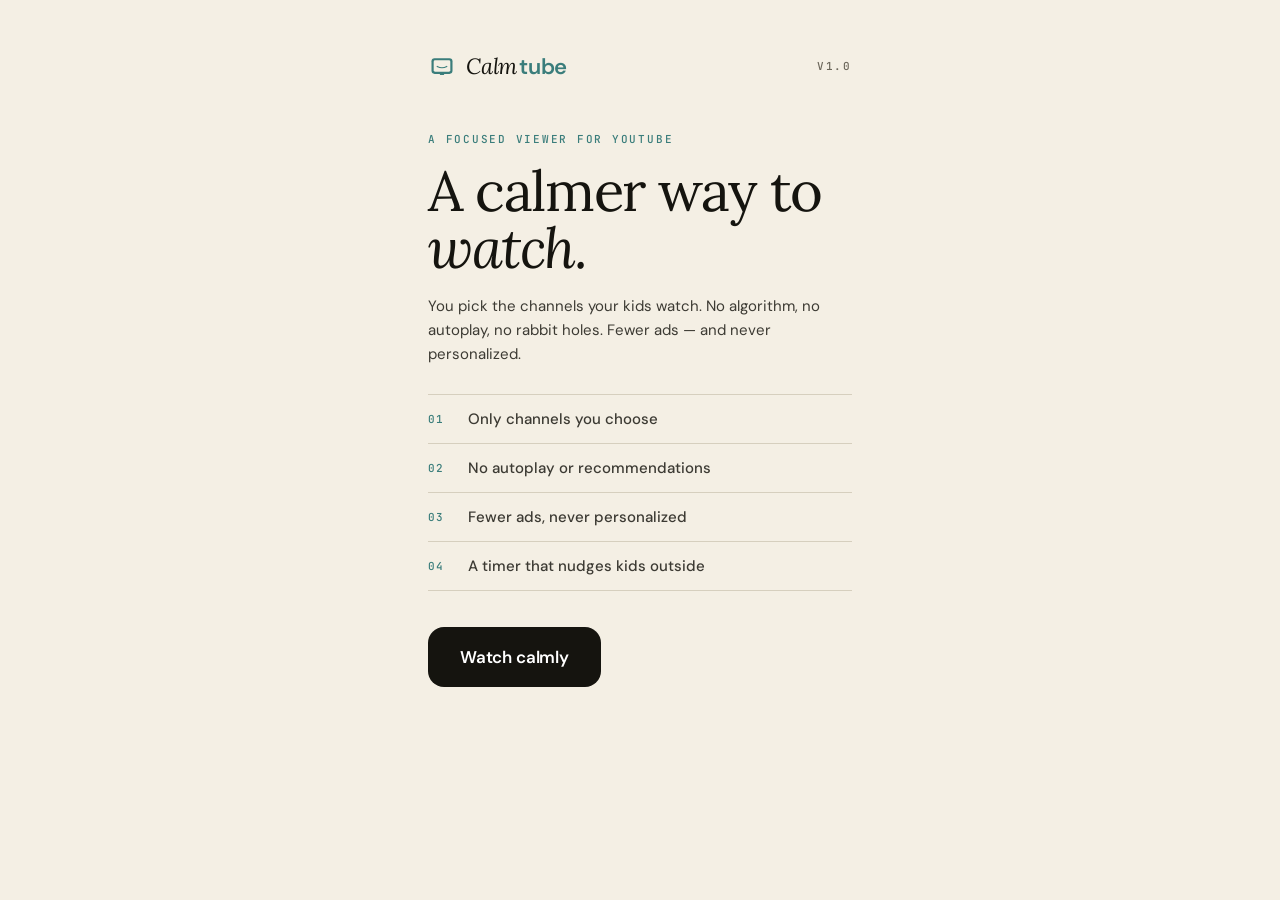
==== commit 655e4d3f: "Update hero copy to feature the 'fewer ads' positioning Hero subhead now leads with the channel-cura" ====
--- a/index.html
+++ b/index.html
@@ -113,11 +113,12 @@
         </div>
         <p class="hero-overline">A focused viewer for YouTube</p>
         <h1 class="hero-headline">A calmer way to <em>watch.</em></h1>
-        <p class="hero-sub">CalmTube lets you pick exactly which channels your kids can watch. No algorithm. No autoplay. No rabbit holes.</p>
+        <p class="hero-sub">You pick the channels your kids watch. No algorithm, no autoplay, no rabbit holes. Fewer ads — and never personalized.</p>
         <ol class="hero-features">
           <li><span class="feature-num">01</span><span>Only channels you choose</span></li>
           <li><span class="feature-num">02</span><span>No autoplay or recommendations</span></li>
-          <li><span class="feature-num">03</span><span>A timer that nudges kids outside</span></li>
+          <li><span class="feature-num">03</span><span>Fewer ads, never personalized</span></li>
+          <li><span class="feature-num">04</span><span>A timer that nudges kids outside</span></li>
         </ol>
         <div class="hero-cta">
           <button id="login-button" class="cta-primary">Watch calmly</button>
--- a/styles.css
+++ b/styles.css
@@ -987,10 +987,12 @@
 
 .videos-grid {
   display: grid;
-  grid-template-columns: repeat(auto-fill, minmax(280px, 1fr));
-  gap: 18px;
+  grid-template-columns: repeat(auto-fill, minmax(220px, 1fr));
+  gap: 16px;
   padding: 20px;
   width: 100%;
+  max-width: 1100px;
+  margin: 0 auto;
 }
 
 .video-card {
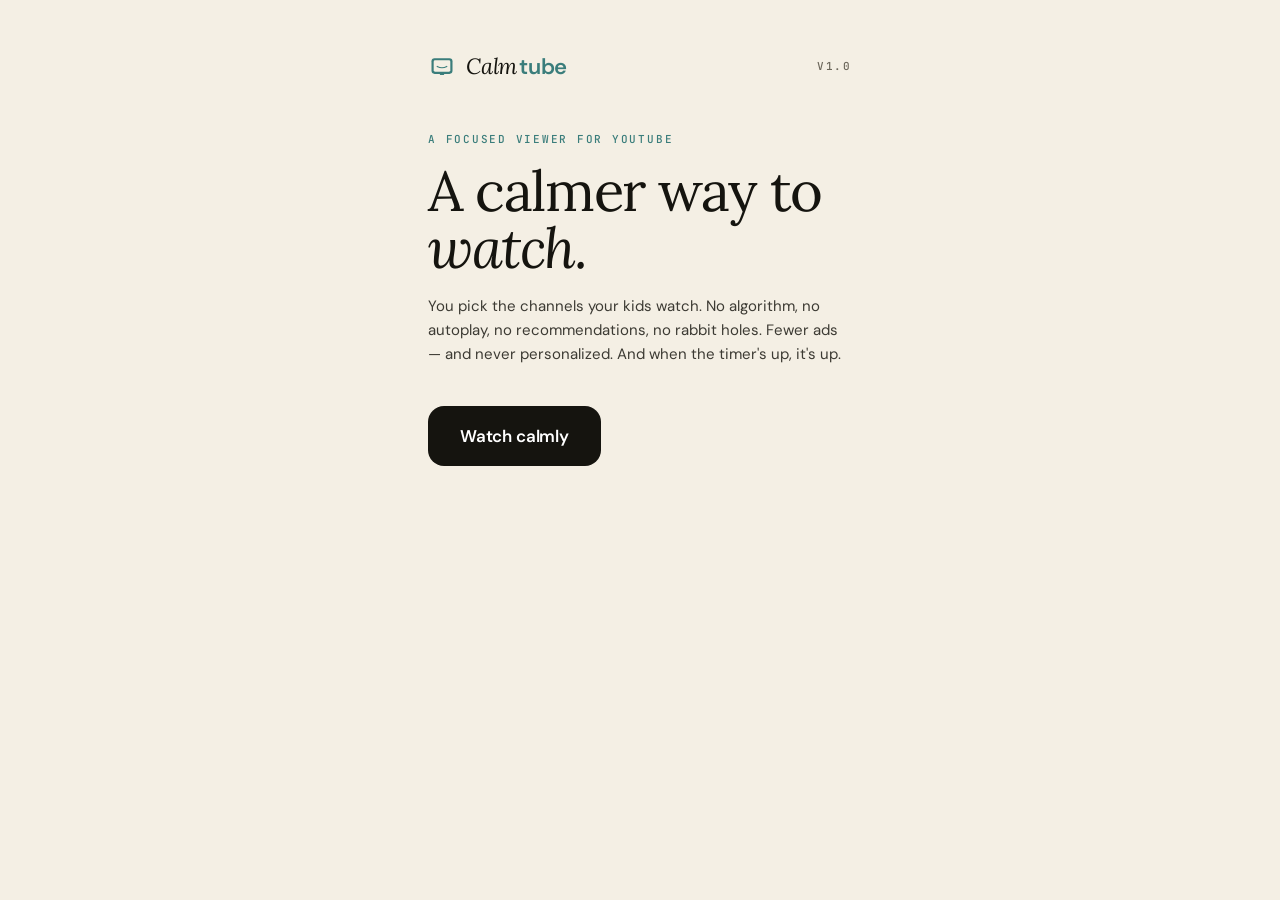
==== commit bf3de857: "Collapse hero features into one manifesto paragraph Numbered features list read SaaS-corporate. One " ====
--- a/index.html
+++ b/index.html
@@ -113,13 +113,7 @@
         </div>
         <p class="hero-overline">A focused viewer for YouTube</p>
         <h1 class="hero-headline">A calmer way to <em>watch.</em></h1>
-        <p class="hero-sub">You pick the channels your kids watch. No algorithm, no autoplay, no rabbit holes. Fewer ads — and never personalized.</p>
-        <ol class="hero-features">
-          <li><span class="feature-num">01</span><span>Only channels you choose</span></li>
-          <li><span class="feature-num">02</span><span>No autoplay or recommendations</span></li>
-          <li><span class="feature-num">03</span><span>Fewer ads, never personalized</span></li>
-          <li><span class="feature-num">04</span><span>A timer that nudges kids outside</span></li>
-        </ol>
+        <p class="hero-sub">You pick the channels your kids watch. No algorithm, no autoplay, no recommendations, no rabbit holes. Fewer ads — and never personalized. And when the timer's up, it's up.</p>
         <div class="hero-cta">
           <button id="login-button" class="cta-primary">Watch calmly</button>
         </div>
--- a/styles.css
+++ b/styles.css
@@ -291,7 +291,7 @@
   font-size: 15px;
   line-height: 1.6;
   color: var(--ct-ink-soft);
-  margin-bottom: 28px;
+  margin-bottom: 40px;
 }
 
 .hero-features {
